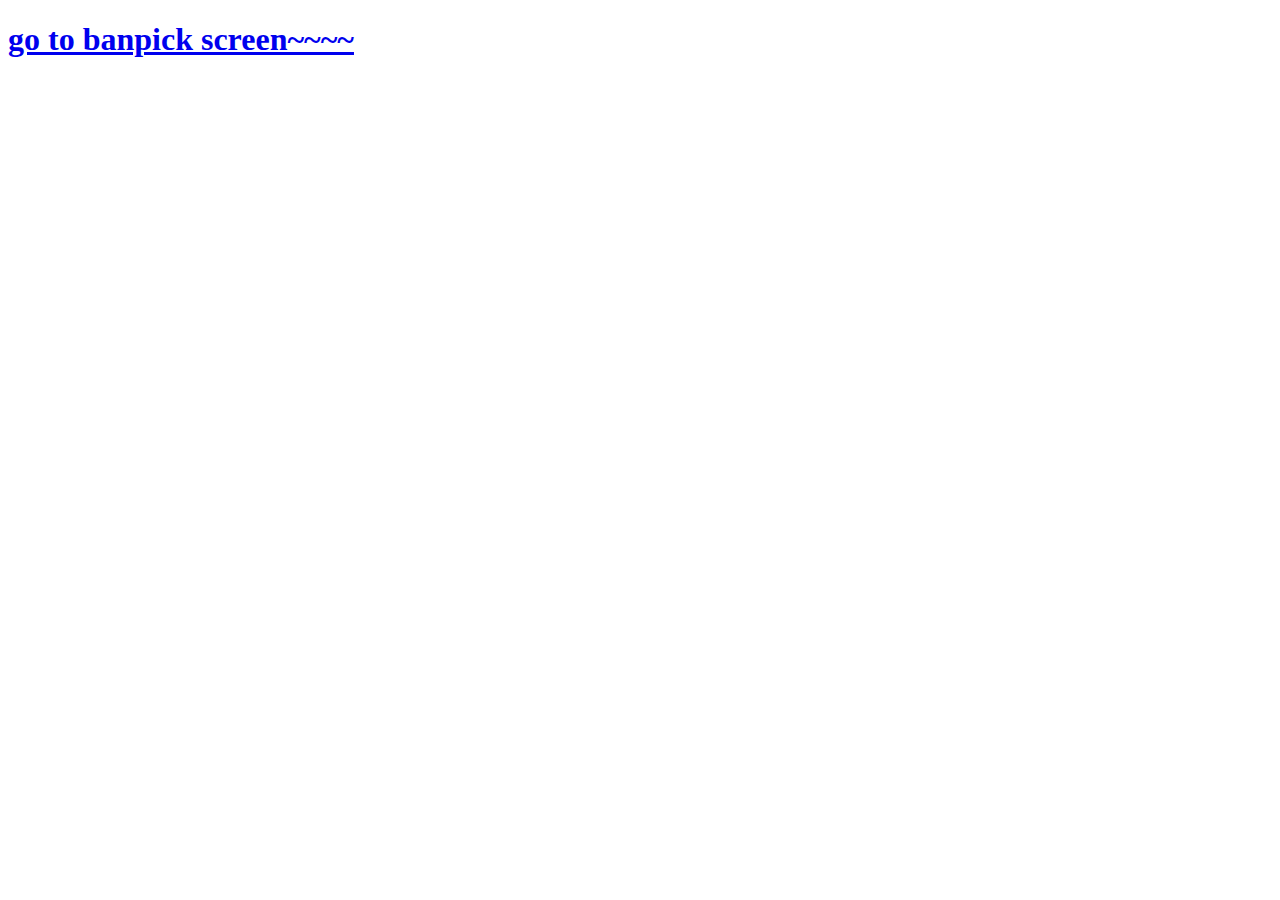
==== index.html @ 487bfe23 "Add index.html" ====
<!DOCTYPE html>
<html lang="en">
	<head>
		<meta charset="UTF-8" />
		<meta name="viewport" content="width=device-width, initial-scale=1.0" />
		<title>LOL Banpick Simulation & Banpick Score</title>
	</head>
	<body>
		<a href="banpick-rank.html">
			<h1>go to banpick screen~~~~</h1>
		</a>
	</body>
</html>
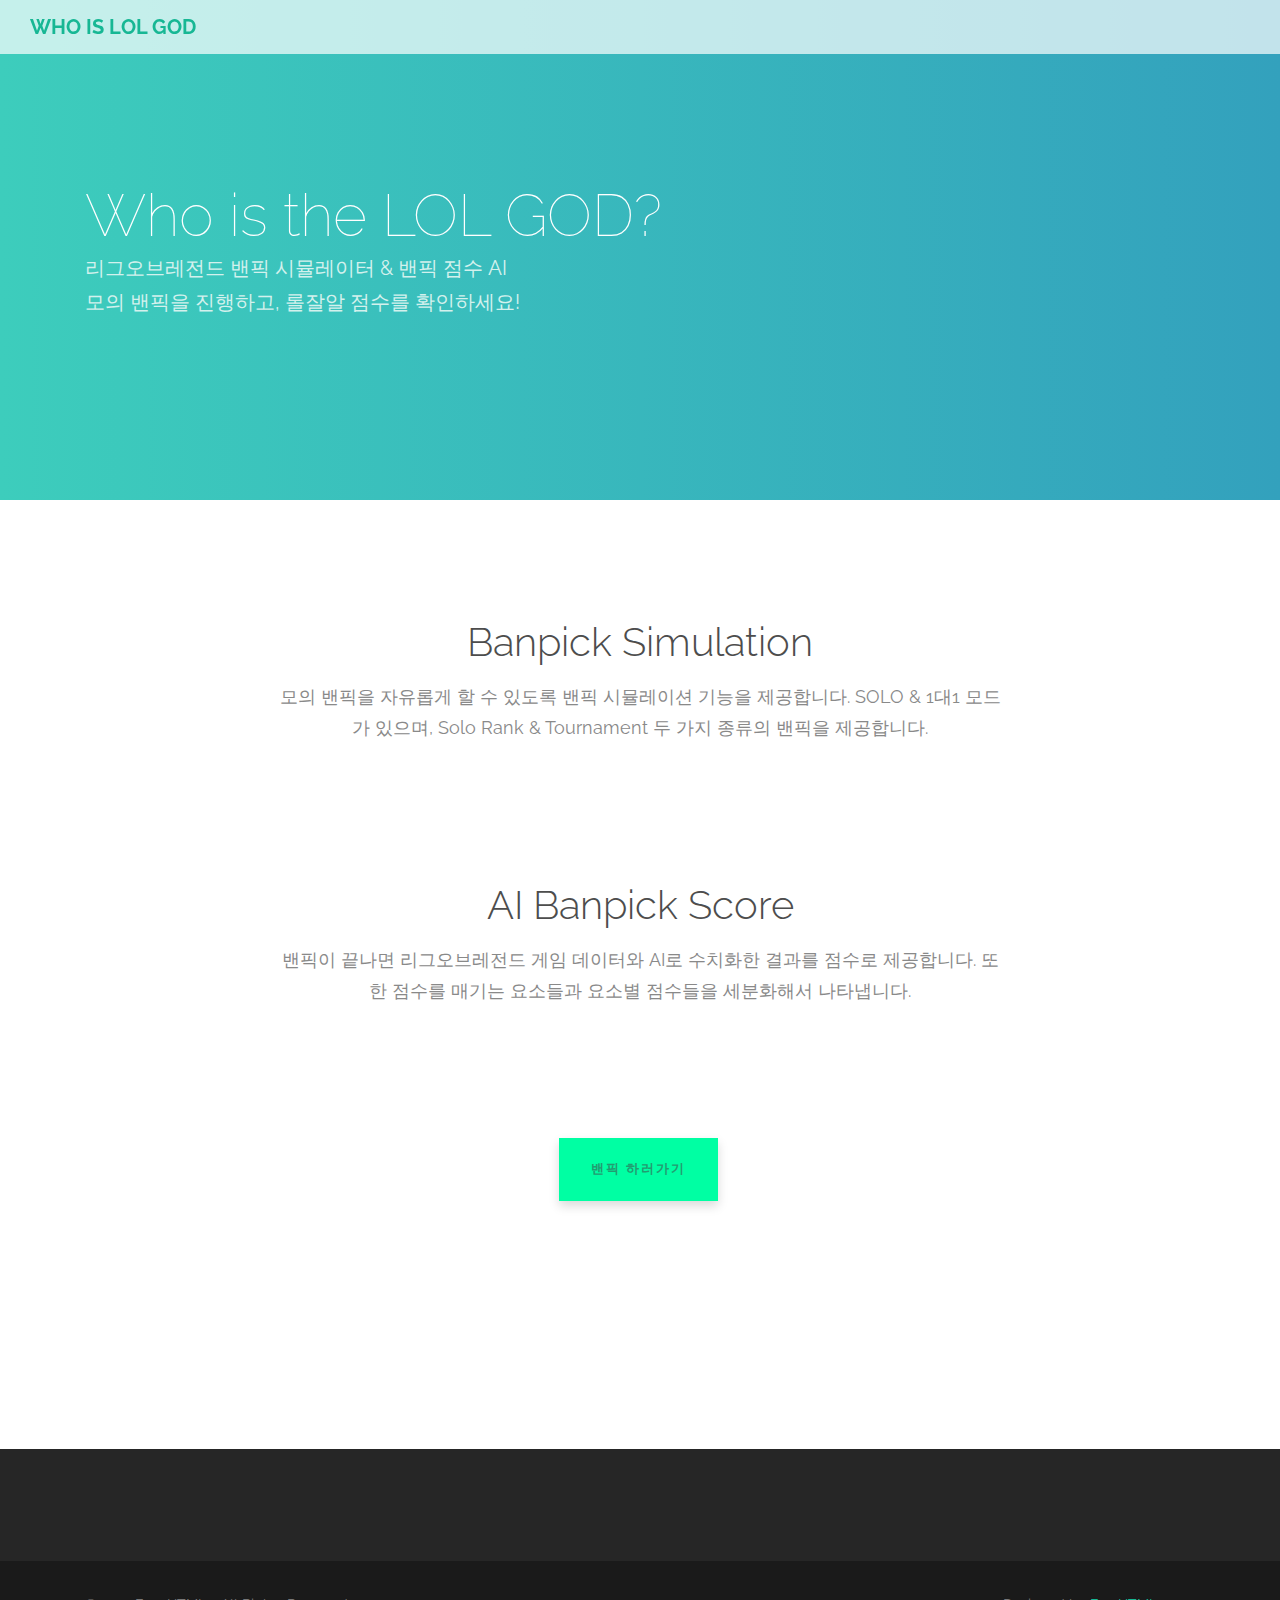
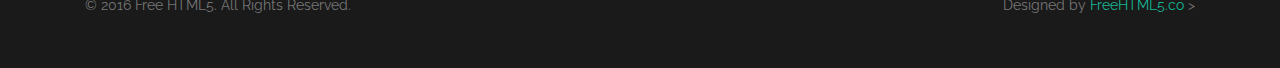
==== commit e8c8e3ec: "Add template folder, index.html : Demo Version of Home Screen." ====
--- a/index.html
+++ b/index.html
@@ -1,13 +1,133 @@
 <!DOCTYPE html>
-<html lang="en">
+
+<html>
 	<head>
-		<meta charset="UTF-8" />
-		<meta name="viewport" content="width=device-width, initial-scale=1.0" />
-		<title>LOL Banpick Simulation & Banpick Score</title>
+		<meta charset="utf-8" />
+		<meta http-equiv="X-UA-Compatible" content="IE=edge" />
+		<title>Who is the LOL GOD? &mdash; Banpick Simulate & Banpick Score</title>
+		<meta name="viewport" content="width=device-width, initial-scale=1" />
+
+		<link href="https://fonts.googleapis.com/css?family=Raleway:100,300,400,700" rel="stylesheet" />
+
+		<!-- Animate.css -->
+		<link rel="stylesheet" href="template/css/animate.css" />
+
+		<!-- Bootstrap  -->
+		<link rel="stylesheet" href="template/css/bootstrap.css" />
+
+		<!-- Theme style  -->
+		<link rel="stylesheet" href="template/css/style.css" />
+
+		<!-- Modernizr JS -->
+		<script src="js/modernizr-2.6.2.min.js"></script>
+		<!-- FOR IE9 below -->
+		<!--[if lt IE 9]>
+			<script src="js/respond.min.js"></script>
+		<![endif]-->
 	</head>
 	<body>
-		<a href="banpick-rank.html">
-			<h1>go to banpick screen~~~~</h1>
-		</a>
+		<div class="gtco-loader"></div>
+
+		<div id="page">
+			<nav class="gtco-nav" role="navigation">
+					<div class="row">
+						<div class="col-sm-2 col-xs-12">
+							<div id="gtco-logo">
+								<a href="index.html"><span>Who IS LOL GOD</span></a>
+							</div>
+						</div>
+					</div>
+			</nav>
+
+			<header id="gtco-header" class="gtco-cover gtco-cover-xs gtco-inner" role="banner">
+				<div class="gtco-container">
+					<div class="row">
+						<div class="col-md-12 col-md-offset-0 text-left">
+							<div class="display-t">
+								<div class="display-tc">
+									<div class="row">
+										<div class="col-md-8 animate-box">
+											<h1 class="no-margin">Who is the LOL GOD?</h1>
+											<p>리그오브레전드 밴픽 시뮬레이터 & 밴픽 점수 AI</p>
+											<p>모의 밴픽을 진행하고, 롤잘알 점수를 확인하세요!</p>
+										</div>
+									</div>
+								</div>
+							</div>
+						</div>
+					</div>
+				</div>
+			</header>
+			<!-- END #gtco-header -->
+
+			<div class="gtco-services gtco-section">
+				<div class="gtco-container">
+					<div class="row row-pb-sm">
+						<div class="col-md-8 col-md-offset-2 gtco-heading text-center">
+							<h2>Banpick Simulation</h2>
+							<p>
+								모의 밴픽을 자유롭게 할 수 있도록 밴픽 시뮬레이션 기능을 제공합니다. SOLO & 1대1 모드가 있으며, Solo
+								Rank & Tournament 두 가지 종류의 밴픽을 제공합니다.
+							</p>
+						</div>
+					</div>
+					<div class="row row-pb-sm">
+						<div class="col-md-8 col-md-offset-2 gtco-heading text-center">
+							<h2>AI Banpick Score</h2>
+							<p>밴픽이 끝나면 리그오브레전드 게임 데이터와 AI로 수치화한 결과를 점수로 제공합니다. 또한 점수를 매기는 요소들과 요소별 점수들을 세분화해서 나타냅니다.</p>
+						</div>
+					</div>
+
+					<div class="row row-pb-sm">
+						<div class="col-md-8 col-md-offset-2 gtco-heading text-center">
+							<p><a href="banpick-rank.html" class="btn btn-special">밴픽 하러가기</a></p>
+						</div>
+					</div>
+				</div>
+			</div>
+			<!-- END .gtco-services -->
+
+
+
+			<!-- END .gtco-products -->
+
+			
+				
+			<footer id="gtco-footer" class="gtco-section" role="contentinfo">
+				<div class="gtco-copyright">
+					<div class="gtco-container">
+						<div class="row">
+							<div class="col-md-6 text-left">
+								<p><small>&copy; 2016 Free HTML5. All Rights Reserved. </small></p>
+							</div>
+							<div class="col-md-6 text-right">
+								<p>
+									<small
+										>Designed by <a href="http://freehtml5.co/" target="_blank">FreeHTML5.co</a> 
+									>
+								</p>
+							</div>
+						</div>
+					</div>
+				</div>
+			</footer>
+		
+		
+
+		<!-- jQuery -->
+		<script src="template/js/jquery.min.js"></script>
+		<!-- jQuery Easing -->
+		<script src="template/js/jquery.easing.1.3.js"></script>
+		<!-- Bootstrap -->
+		<script src="template/js/bootstrap.min.js"></script>
+		<!-- Waypoints -->
+		<script src="template/js/jquery.waypoints.min.js"></script>
+		<!-- Carousel -->
+		<script src="template/js/owl.carousel.min.js"></script>
+		<!-- Magnific Popup -->
+		<script src="template/js/jquery.magnific-popup.min.js"></script>
+		<script src="template/js/magnific-popup-options.js"></script> 
+		<!-- Main -->
+		<script src="template/js/main.js"></script>
 	</body>
 </html>
--- a/template/css/style.css
+++ b/template/css/style.css
@@ -0,0 +1,1798 @@
+@font-face {
+	font-family: 'icomoon';
+	src: url('../fonts/icomoon/icomoon.eot?srf3rx');
+	src: url('../fonts/icomoon/icomoon.eot?srf3rx#iefix') format('embedded-opentype'),
+		url('../fonts/icomoon/icomoon.ttf?srf3rx') format('truetype'),
+		url('../fonts/icomoon/icomoon.woff?srf3rx') format('woff'),
+		url('../fonts/icomoon/icomoon.svg?srf3rx#icomoon') format('svg');
+	font-weight: normal;
+	font-style: normal;
+}
+/* =======================================================
+*
+* 	Template Style 
+*
+* ======================================================= */
+body {
+	font-family: 'Raleway', Arial, sans-serif;
+	font-weight: 400;
+	font-size: 16px;
+	line-height: 1.7;
+	color: #777;
+	background: #fff;
+}
+
+#page {
+	position: relative;
+	overflow-x: hidden;
+	width: 100%;
+	height: 100%;
+	-webkit-transition: 0.5s;
+	-o-transition: 0.5s;
+	transition: 0.5s;
+}
+
+a {
+	color: #17b794;
+	-webkit-transition: 0.5s;
+	-o-transition: 0.5s;
+	transition: 0.5s;
+}
+a:hover,
+a:active,
+a:focus {
+	color: #17b794;
+	outline: none;
+	text-decoration: none;
+}
+
+p {
+	margin-bottom: 20px;
+}
+
+h1,
+h2,
+h3,
+h4,
+h5,
+h6,
+figure {
+	color: #000;
+	font-family: 'Raleway', Arial, sans-serif;
+	font-weight: 400;
+	margin: 0 0 20px 0;
+}
+
+::-webkit-selection {
+	color: #fff;
+	background: #17b794;
+}
+
+::-moz-selection {
+	color: #fff;
+	background: #17b794;
+}
+
+::selection {
+	color: #fff;
+	background: #17b794;
+}
+
+.gtco-container {
+	max-width: 1140px;
+	position: relative;
+	margin: 0 auto;
+	padding-left: 15px;
+	padding-right: 15px;
+}
+
+.gtco-nav {
+	position: fixed;
+	top: 0;
+	margin: 0;
+	padding: 0;
+	width: 100%;
+	padding: 10px 0;
+	z-index: 1001;
+	background: rgba(255, 255, 255, 0.7);
+}
+@media screen and (max-width: 768px) {
+	.gtco-nav {
+		padding: 10px 0;
+	}
+}
+.gtco-nav #gtco-logo {
+	display: flex;
+	width: 100vw;
+	font-size: 20px;
+	margin: 0;
+	padding-left: 30px;
+	text-transform: uppercase;
+	font-weight: bold;
+}
+.gtco-nav #gtco-logo em {
+	color: #17b794;
+}
+
+@media screen and (max-width: 768px) {
+	.gtco-nav .menu-1,
+	.gtco-nav .menu-2 {
+		display: none;
+	}
+}
+
+@media screen and (max-width: 480px) {
+	#gtco-header .text-left {
+		text-align: center !important;
+	}
+}
+@media screen and (max-width: 480px) {
+	#gtco-header .btn {
+		display: block;
+		width: 100%;
+	}
+}
+
+#gtco-header,
+#gtco-counter,
+.gtco-bg {
+	background-size: cover;
+	background-position: top center;
+	background-repeat: no-repeat;
+	position: relative;
+}
+
+.gtco-bg {
+	background-position: center center;
+	width: 100%;
+	float: left;
+	position: relative;
+}
+
+.gtco-cover {
+	height: 900px;
+	background-size: cover;
+	background-position: center center;
+	background-repeat: no-repeat;
+	position: relative;
+	float: left;
+	width: 100%;
+}
+.gtco-cover.gtco-inner h1 {
+	margin-bottom: 0 !important;
+}
+.gtco-cover a {
+	color: #17b794;
+}
+.gtco-cover a:hover {
+	color: white;
+}
+.gtco-cover .overlay {
+	z-index: 1;
+	position: absolute;
+	bottom: 0;
+	top: 0;
+	left: 0;
+	right: 0;
+	background: rgba(29, 43, 83, 0.89);
+}
+.gtco-cover > .gtco-container {
+	position: relative;
+	z-index: 10;
+}
+@media screen and (max-width: 768px) {
+	.gtco-cover {
+		height: 600px;
+		height: inherit !important;
+		padding: 3em 0;
+	}
+}
+.gtco-cover .display-t,
+.gtco-cover .display-tc {
+	height: 900px;
+	display: table;
+	width: 100%;
+}
+@media screen and (max-width: 768px) {
+	.gtco-cover .display-t,
+	.gtco-cover .display-tc {
+		height: 600px;
+		height: inherit !important;
+		padding: 3em 0;
+	}
+}
+.gtco-cover.gtco-cover-sm {
+	height: 600px;
+}
+@media screen and (max-width: 768px) {
+	.gtco-cover.gtco-cover-sm {
+		height: 400px;
+		height: inherit !important;
+	}
+}
+.gtco-cover.gtco-cover-sm .display-t,
+.gtco-cover.gtco-cover-sm .display-tc {
+	height: 600px;
+	display: table;
+	width: 100%;
+}
+@media screen and (max-width: 768px) {
+	.gtco-cover.gtco-cover-sm .display-t,
+	.gtco-cover.gtco-cover-sm .display-tc {
+		height: 500px;
+		height: inherit !important;
+		padding: 3em 0;
+	}
+}
+.gtco-cover.gtco-cover-xs {
+	height: 500px;
+}
+@media screen and (max-width: 768px) {
+	.gtco-cover.gtco-cover-xs {
+		height: inherit !important;
+		padding: 3em 0;
+	}
+}
+.gtco-cover.gtco-cover-xs .display-t,
+.gtco-cover.gtco-cover-xs .display-tc {
+	height: 500px;
+	display: table;
+	width: 100%;
+}
+@media screen and (max-width: 768px) {
+	.gtco-cover.gtco-cover-xs .display-t,
+	.gtco-cover.gtco-cover-xs .display-tc {
+		padding: 3em 0;
+		height: inherit !important;
+	}
+}
+
+.gtco-client {
+	float: left;
+	width: 100%;
+	padding: 3em 0;
+	background: #f6f6f6;
+}
+.gtco-client .client img {
+	margin-top: 10px;
+	display: -moz-inline-stack;
+	display: inline-block;
+	zoom: 1;
+	display: inline;
+}
+
+.gtco-services {
+	padding: 7em 0;
+}
+.gtco-services .service {
+	margin-left: 10px;
+	margin-right: 10px;
+	text-align: center;
+	padding: 2em;
+	margin-bottom: 30px;
+	position: relative;
+	background: #fff;
+	-webkit-box-shadow: 0px 22px 68px -9px rgba(0, 0, 0, 0.15);
+	-moz-box-shadow: 0px 22px 68px -9px rgba(0, 0, 0, 0.15);
+	box-shadow: 0px 22px 68px -9px rgba(0, 0, 0, 0.15);
+	bottom: 0;
+	-webkit-transition: 0.5s;
+	-o-transition: 0.5s;
+	transition: 0.5s;
+}
+@media screen and (max-width: 992px) {
+	.gtco-services .service {
+		margin-left: 0;
+		margin-right: 0;
+		margin-bottom: 20px;
+	}
+}
+.gtco-services .service h3 {
+	font-size: 18px;
+	color: #000;
+	text-align: left;
+	position: relative;
+	padding-left: 30px;
+}
+.gtco-services .service h3 i {
+	position: absolute;
+	left: 0;
+	top: -0.1em;
+	color: #17b794;
+	font-size: 22px !important;
+}
+.gtco-services .service p {
+	text-align: left;
+	color: #898989;
+	font-size: 15px;
+}
+.gtco-services .service p:last-child {
+	margin-bottom: 0;
+}
+.gtco-services .service.changed {
+	bottom: -7em;
+}
+@media screen and (max-width: 768px) {
+	.gtco-services .service.changed {
+		bottom: 0;
+	}
+}
+
+.gtco-products .one-row,
+.gtco-products .two-row {
+	width: 100%;
+	display: block;
+	margin-bottom: 30px;
+}
+.gtco-products .two-row {
+	height: 239px;
+}
+.gtco-products .one-row {
+	height: 508px;
+}
+.gtco-products .gtco-item {
+	position: relative;
+}
+.gtco-products .gtco-item .overlay {
+	position: absolute;
+	top: 0;
+	left: 0;
+	right: 0;
+	bottom: 0;
+	z-index: 10;
+	opacity: 0;
+	visibility: hidden;
+	-webkit-transition: 0.5s;
+	-o-transition: 0.5s;
+	transition: 0.5s;
+}
+.gtco-products .gtco-item .overlay i {
+	position: absolute;
+	top: 10px;
+	right: 10px;
+	font-size: 16px;
+	z-index: 14;
+	color: #fff;
+}
+.gtco-products .gtco-item .overlay .copy {
+	bottom: -20px;
+	position: absolute;
+	left: 0;
+	padding: 20px;
+	z-index: 12;
+	opacity: 0;
+	visibility: hidden;
+	-webkit-transition: 0.3s;
+	-o-transition: 0.3s;
+	transition: 0.3s;
+}
+.gtco-products .gtco-item .overlay .copy h3 {
+	color: #fff;
+	margin: 0 0 10px 0;
+	padding: 0;
+	font-size: 18px;
+	font-weight: 400;
+}
+.gtco-products .gtco-item .overlay .copy p {
+	color: rgba(255, 255, 255, 0.8);
+	font-size: 14px;
+}
+.gtco-products .gtco-item .overlay .copy p:last-child {
+	margin-bottom: 0;
+}
+.gtco-products .gtco-item .overlay:before {
+	z-index: 7;
+	content: '';
+	position: absolute;
+	top: 0;
+	left: 0;
+	right: 0;
+	bottom: 0;
+	opacity: 0.8;
+	background: #3dcdbc;
+	background: -moz-linear-gradient(left, #3dcdbc 0%, #33a1bd 100%);
+	background: -webkit-gradient(left top, right top, color-stop(0%, #3dcdbc), color-stop(100%, #33a1bd));
+	background: -webkit-linear-gradient(left, #3dcdbc 0%, #33a1bd 100%);
+	background: -o-linear-gradient(left, #3dcdbc 0%, #33a1bd 100%);
+	background: -ms-linear-gradient(left, #3dcdbc 0%, #33a1bd 100%);
+	background: linear-gradient(to right, #3dcdbc 0%, #33a1bd 100%);
+	filter: progid:DXImageTransform.Microsoft.gradient( startColorstr='#3dcdbc', endColorstr='#33a1bd', GradientType=1 );
+}
+.gtco-products .gtco-item:hover .overlay {
+	opacity: 1;
+	visibility: visible;
+}
+.gtco-products .gtco-item:hover .overlay .copy {
+	bottom: 0;
+	opacity: 1;
+	visibility: visible;
+}
+
+.gtco-testimonial .gtco-testimony {
+	float: left;
+	width: 100%;
+	margin-bottom: 30px;
+}
+.gtco-testimonial .gtco-left > div {
+	display: table-cell;
+	float: left;
+	width: 80px;
+}
+.gtco-testimonial .gtco-left > div img {
+	-webkit-border-radius: 50%;
+	-moz-border-radius: 50%;
+	-ms-border-radius: 50%;
+	border-radius: 50%;
+	max-width: 100% !important;
+}
+.gtco-testimonial .gtco-left > blockquote {
+	padding-left: 20px;
+	display: table-cell;
+	border-left: none;
+	margin: 0;
+	padding: 0 0 0 30px;
+}
+.gtco-testimonial .gtco-left > blockquote p {
+	font-style: 16px;
+	font-style: italic;
+}
+.gtco-testimonial .gtco-left > blockquote .author {
+	color: #666666;
+	display: block;
+	margin-top: 20px;
+	font-size: 12px;
+	font-weight: 700;
+}
+
+#gtco-footer {
+	background: #262626;
+	padding: 7em 0 0 0 !important;
+	margin-bottom: 0 !important;
+	width: 100%;
+	float: left;
+}
+#gtco-footer a:hover {
+	color: #fff !important;
+}
+#gtco-footer .gtco-cta {
+	margin-bottom: 30px;
+}
+#gtco-footer .gtco-cta h3 {
+	color: #fff;
+	font-size: 30px;
+	font-weight: 300;
+}
+#gtco-footer .gtco-cta .btn-white {
+	padding: 15px 20px !important;
+}
+#gtco-footer .gtco-cta .btn-white.btn-outline:hover {
+	color: #000 !important;
+}
+#gtco-footer .gtco-footer-paragraph h3 {
+	color: #fff;
+	margin-bottom: 10px;
+}
+#gtco-footer .gtco-footer-link {
+	padding-left: 30px;
+}
+@media screen and (max-width: 768px) {
+	#gtco-footer .gtco-footer-link {
+		padding-left: 15px;
+	}
+}
+#gtco-footer .gtco-footer-link .gtco-list-link {
+	padding: 0;
+	margin: 0;
+}
+#gtco-footer .gtco-footer-link .gtco-list-link li {
+	padding: 0;
+	margin: 0;
+	list-style: none;
+}
+#gtco-footer .gtco-footer-link .gtco-list-link li a {
+	text-transform: uppercase;
+	font-size: 13px !important;
+}
+#gtco-footer .gtco-footer-subscribe {
+	padding-left: 30px;
+}
+@media screen and (max-width: 768px) {
+	#gtco-footer .gtco-footer-subscribe {
+		padding-left: 15px;
+	}
+}
+#gtco-footer .gtco-footer-subscribe .form-control {
+	background: #fff !important;
+	border: none !important;
+}
+#gtco-footer .gtco-footer-subscribe .btn {
+	margin-top: 4px;
+	-webkit-border-radius: 4px;
+	-moz-border-radius: 4px;
+	-ms-border-radius: 4px;
+	border-radius: 4px;
+	height: 54px !important;
+	line-height: 1.5;
+	padding-top: 10px;
+	padding-bottom: 10px;
+	padding-left: 10px !important;
+	padding-right: 10px !important;
+}
+#gtco-footer .gtco-copyright {
+	background: #1a1a1a;
+	padding: 30px 0;
+	float: left;
+	width: 100%;
+}
+#gtco-footer .gtco-copyright p:last-child {
+	margin-bottom: 0;
+}
+
+.bg-img {
+	background-position: center center;
+	background-size: cover;
+	background-repeat: no-repeat;
+}
+
+.gtco-staff,
+.gtco-item {
+	margin-bottom: 4em;
+	float: left;
+	width: 100%;
+	display: block;
+}
+@media screen and (max-width: 768px) {
+	.gtco-staff,
+	.gtco-item {
+		margin-bottom: 3em;
+	}
+}
+.gtco-staff img,
+.gtco-item img {
+	margin-bottom: 40px !important;
+}
+.gtco-staff h2,
+.gtco-item h2 {
+	font-size: 24px;
+	margin-bottom: 5px;
+}
+.gtco-staff p,
+.gtco-item p {
+	margin-bottom: 30px;
+	color: #777;
+}
+.gtco-staff .role,
+.gtco-item .role {
+	color: #bfbfbf;
+	margin-bottom: 20px;
+	font-weight: normal;
+	display: block;
+}
+.gtco-staff .fh5co-social,
+.gtco-item .fh5co-social {
+	padding: 0;
+	margin: 0;
+}
+.gtco-staff .fh5co-social li,
+.gtco-item .fh5co-social li {
+	padding: 0;
+	margin: 0 10px 0 0;
+	list-style: none;
+	display: -moz-inline-stack;
+	display: inline-block;
+	zoom: 1;
+	display: inline;
+}
+.gtco-staff .fh5co-social li a,
+.gtco-item .fh5co-social li a {
+	font-size: 20px;
+	color: #17b794;
+}
+.gtco-staff .fh5co-social li a:hover,
+.gtco-item .fh5co-social li a:hover {
+	color: #000;
+}
+
+.gtco-social-icons {
+	margin: 0;
+	padding: 0;
+}
+.gtco-social-icons li {
+	margin: 0;
+	padding: 0;
+	list-style: none;
+	display: -moz-inline-stack;
+	display: inline-block;
+	zoom: 1;
+	display: inline;
+}
+.gtco-social-icons li a {
+	display: -moz-inline-stack;
+	display: inline-block;
+	zoom: 1;
+	display: inline;
+	color: #17b794;
+	padding-left: 10px;
+	padding-right: 10px;
+}
+.gtco-social-icons li a i {
+	font-size: 20px;
+}
+
+.gtco-contact-info {
+	margin-bottom: 30px;
+	float: left;
+	width: 100%;
+	position: relative;
+}
+.gtco-contact-info ul {
+	padding: 0;
+	margin: 0;
+}
+.gtco-contact-info ul li {
+	padding: 0 0 0 50px;
+	margin: 0 0 30px 0;
+	list-style: none;
+	position: relative;
+}
+.gtco-contact-info ul li:before {
+	color: #cccccc;
+	position: absolute;
+	left: 0;
+	top: 0.05em;
+	font-family: 'icomoon';
+	speak: none;
+	font-style: normal;
+	font-weight: normal;
+	font-variant: normal;
+	text-transform: none;
+	line-height: 1;
+	/* Better Font Rendering =========== */
+	-webkit-font-smoothing: antialiased;
+	-moz-osx-font-smoothing: grayscale;
+}
+.gtco-contact-info ul li.address:before {
+	font-size: 30px;
+	content: '\e9d1';
+}
+.gtco-contact-info ul li.phone:before {
+	font-size: 23px;
+	content: '\e9f4';
+}
+.gtco-contact-info ul li.email:before {
+	font-size: 23px;
+	content: '\e9da';
+}
+.gtco-contact-info ul li.url:before {
+	font-size: 23px;
+	content: '\e9af';
+}
+
+#map {
+	width: 100%;
+	height: 500px;
+	position: relative;
+}
+@media screen and (max-width: 768px) {
+	#map {
+		height: 200px;
+	}
+}
+
+form label {
+	font-weight: normal !important;
+}
+
+#gtco-header {
+	background: #3dcdbc;
+	background: -moz-linear-gradient(left, #3dcdbc 0%, #33a1bd 100%);
+	background: -webkit-gradient(left top, right top, color-stop(0%, #3dcdbc), color-stop(100%, #33a1bd));
+	background: -webkit-linear-gradient(left, #3dcdbc 0%, #33a1bd 100%);
+	background: -o-linear-gradient(left, #3dcdbc 0%, #33a1bd 100%);
+	background: -ms-linear-gradient(left, #3dcdbc 0%, #33a1bd 100%);
+	background: linear-gradient(to right, #3dcdbc 0%, #33a1bd 100%);
+	filter: progid:DXImageTransform.Microsoft.gradient( startColorstr='#3dcdbc', endColorstr='#33a1bd', GradientType=1 );
+}
+#gtco-header p {
+	color: #d3f1ed;
+	font-size: 20px;
+	margin-bottom: 0px !important;
+}
+#gtco-header h1 {
+	font-size: 50px;
+	line-height: 1.2 !important;
+	margin-bottom: 30px !important;
+	color: #d3f1ed;
+	font-weight: 100;
+}
+@media screen and (max-width: 768px) {
+	#gtco-header h1 {
+		line-height: 1.2 !important;
+	}
+}
+#gtco-header h1.no-margin {
+	margin-bottom: 0 !important;
+}
+#gtco-header .copy {
+	margin-top: 0em;
+}
+#gtco-header .btn {
+	color: #34a7bd !important;
+	text-shadow: none !important;
+}
+#gtco-header .header-img {
+	margin-bottom: 30px;
+}
+
+#gtco-header .display-tc,
+#gtco-counter .display-tc,
+.gtco-cover .display-tc {
+	display: table-cell !important;
+	vertical-align: middle;
+}
+#gtco-header .display-tc h1,
+#gtco-header .display-tc h2,
+#gtco-counter .display-tc h1,
+#gtco-counter .display-tc h2,
+.gtco-cover .display-tc h1,
+.gtco-cover .display-tc h2 {
+	margin: 0;
+	padding: 0;
+	color: white;
+}
+#gtco-header .display-tc h1,
+#gtco-counter .display-tc h1,
+.gtco-cover .display-tc h1 {
+	margin-bottom: 0px;
+	font-size: 59px;
+	line-height: 1.5;
+}
+@media screen and (max-width: 768px) {
+	#gtco-header .display-tc h1,
+	#gtco-counter .display-tc h1,
+	.gtco-cover .display-tc h1 {
+		font-size: 34px;
+		line-height: 1.2;
+		margin-bottom: 10px;
+	}
+}
+#gtco-header .display-tc h2,
+#gtco-counter .display-tc h2,
+.gtco-cover .display-tc h2 {
+	font-size: 22px;
+	line-height: 1.5;
+	margin-bottom: 30px;
+}
+
+#gtco-counter {
+	text-align: center;
+}
+#gtco-counter .counter {
+	font-size: 50px;
+	margin-bottom: 10px;
+	color: #17b794;
+	font-weight: 100;
+	display: block;
+}
+#gtco-counter .counter-label {
+	margin-bottom: 0;
+	text-transform: uppercase;
+	color: rgba(0, 0, 0, 0.5);
+	letter-spacing: 0.1em;
+}
+@media screen and (max-width: 768px) {
+	#gtco-counter .feature-center {
+		margin-bottom: 50px;
+	}
+}
+#gtco-counter .icon {
+	width: 70px;
+	height: 70px;
+	text-align: center;
+	margin-bottom: 20px;
+	background: none !important;
+	border: none !important;
+}
+#gtco-counter .icon i {
+	height: 70px;
+}
+#gtco-counter .icon i:before {
+	color: #cccccc;
+	display: block;
+	text-align: center;
+	margin-left: 3px;
+}
+
+.gtco-section {
+	padding: 7em 0;
+	clear: both;
+	position: relative;
+}
+@media screen and (max-width: 768px) {
+	.gtco-section {
+		padding: 3em 0;
+	}
+}
+.gtco-section.border-bottom {
+	border-bottom: 1px solid #d9d9d9;
+}
+.gtco-section.gtco-gray {
+	background: #f6f6f6;
+}
+
+.gtco-heading {
+	margin-bottom: 5em;
+}
+.gtco-heading.gtco-heading-sm {
+	margin-bottom: 2em;
+}
+.gtco-heading h2 {
+	font-size: 40px;
+	margin-bottom: 10px;
+	line-height: 1.5;
+	color: #4d4d4d;
+	font-weight: 300;
+}
+.gtco-heading p {
+	font-size: 18px;
+	line-height: 1.7;
+	color: #898989;
+}
+
+#gtco-offcanvas {
+	position: absolute;
+	z-index: 1901;
+	width: 270px;
+	background: black;
+	top: 0;
+	right: 0;
+	top: 0;
+	bottom: 0;
+	padding: 45px 40px 40px 40px;
+	overflow-y: auto;
+	display: none;
+	-moz-transform: translateX(270px);
+	-webkit-transform: translateX(270px);
+	-ms-transform: translateX(270px);
+	-o-transform: translateX(270px);
+	transform: translateX(270px);
+	-webkit-transition: 0.5s;
+	-o-transition: 0.5s;
+	transition: 0.5s;
+}
+@media screen and (max-width: 768px) {
+	#gtco-offcanvas {
+		display: block;
+	}
+}
+.offcanvas #gtco-offcanvas {
+	-moz-transform: translateX(0px);
+	-webkit-transform: translateX(0px);
+	-ms-transform: translateX(0px);
+	-o-transform: translateX(0px);
+	transform: translateX(0px);
+}
+#gtco-offcanvas a {
+	color: rgba(255, 255, 255, 0.5);
+}
+#gtco-offcanvas a:hover {
+	color: rgba(255, 255, 255, 0.8);
+}
+#gtco-offcanvas ul {
+	padding: 0;
+	margin: 0;
+}
+#gtco-offcanvas ul li {
+	padding: 0;
+	margin: 0;
+	list-style: none;
+}
+#gtco-offcanvas ul li > ul {
+	padding-left: 20px;
+	display: none;
+}
+#gtco-offcanvas ul li.offcanvas-has-dropdown > a {
+	display: block;
+	position: relative;
+}
+#gtco-offcanvas ul li.offcanvas-has-dropdown > a:after {
+	position: absolute;
+	right: 0px;
+	font-family: 'icomoon';
+	speak: none;
+	font-style: normal;
+	font-weight: normal;
+	font-variant: normal;
+	text-transform: none;
+	line-height: 1;
+	/* Better Font Rendering =========== */
+	-webkit-font-smoothing: antialiased;
+	-moz-osx-font-smoothing: grayscale;
+	content: '\e921';
+	font-size: 20px;
+	color: rgba(255, 255, 255, 0.2);
+	-webkit-transition: 0.5s;
+	-o-transition: 0.5s;
+	transition: 0.5s;
+}
+#gtco-offcanvas ul li.offcanvas-has-dropdown.active a:after {
+	-webkit-transform: rotate(-180deg);
+	-moz-transform: rotate(-180deg);
+	-ms-transform: rotate(-180deg);
+	-o-transform: rotate(-180deg);
+	transform: rotate(-180deg);
+}
+
+.uppercase {
+	font-size: 14px;
+	color: #000;
+	margin-bottom: 10px;
+	font-weight: 700;
+	text-transform: uppercase;
+}
+
+.gototop {
+	position: fixed;
+	bottom: 20px;
+	right: 20px;
+	z-index: 999;
+	opacity: 0;
+	visibility: hidden;
+	-webkit-transition: 0.5s;
+	-o-transition: 0.5s;
+	transition: 0.5s;
+}
+.gototop.active {
+	opacity: 1;
+	visibility: visible;
+}
+.gototop a {
+	width: 50px;
+	height: 50px;
+	display: table;
+	background: rgba(0, 0, 0, 0.5);
+	color: #fff;
+	text-align: center;
+	-webkit-border-radius: 4px;
+	-moz-border-radius: 4px;
+	-ms-border-radius: 4px;
+	border-radius: 4px;
+}
+.gototop a i {
+	height: 50px;
+	display: table-cell;
+	vertical-align: middle;
+}
+.gototop a:hover,
+.gototop a:active,
+.gototop a:focus {
+	text-decoration: none;
+	outline: none;
+}
+
+.gtco-nav-toggle {
+	width: 25px;
+	height: 25px;
+	cursor: pointer;
+	text-decoration: none;
+}
+.gtco-nav-toggle.active i::before,
+.gtco-nav-toggle.active i::after {
+	background: #444;
+}
+.gtco-nav-toggle:hover,
+.gtco-nav-toggle:focus,
+.gtco-nav-toggle:active {
+	outline: none;
+	border-bottom: none !important;
+}
+.gtco-nav-toggle i {
+	position: relative;
+	display: inline-block;
+	width: 25px;
+	height: 2px;
+	color: #252525;
+	font: bold 14px/0.4 Helvetica;
+	text-transform: uppercase;
+	text-indent: -55px;
+	background: #252525;
+	transition: all 0.2s ease-out;
+}
+.gtco-nav-toggle i::before,
+.gtco-nav-toggle i::after {
+	content: '';
+	width: 25px;
+	height: 2px;
+	background: #252525;
+	position: absolute;
+	left: 0;
+	transition: all 0.2s ease-out;
+}
+.gtco-nav-toggle.gtco-nav-white > i {
+	color: #fff;
+	background: #fff;
+}
+.gtco-nav-toggle.gtco-nav-white > i::before,
+.gtco-nav-toggle.gtco-nav-white > i::after {
+	background: #fff;
+}
+
+.gtco-nav-toggle i::before {
+	top: -7px;
+}
+
+.gtco-nav-toggle i::after {
+	bottom: -7px;
+}
+
+.gtco-nav-toggle:hover i::before {
+	top: -10px;
+}
+
+.gtco-nav-toggle:hover i::after {
+	bottom: -10px;
+}
+
+.gtco-nav-toggle.active i {
+	background: transparent;
+}
+
+.gtco-nav-toggle.active i::before {
+	top: 0;
+	-webkit-transform: rotateZ(45deg);
+	-moz-transform: rotateZ(45deg);
+	-ms-transform: rotateZ(45deg);
+	-o-transform: rotateZ(45deg);
+	transform: rotateZ(45deg);
+}
+
+.gtco-nav-toggle.active i::after {
+	bottom: 0;
+	-webkit-transform: rotateZ(-45deg);
+	-moz-transform: rotateZ(-45deg);
+	-ms-transform: rotateZ(-45deg);
+	-o-transform: rotateZ(-45deg);
+	transform: rotateZ(-45deg);
+}
+
+.gtco-nav-toggle {
+	position: absolute;
+	right: 0px;
+	top: 8px;
+	z-index: 21;
+	padding: 6px 0 0 0;
+	display: block;
+	margin: 0 auto;
+	display: none;
+	height: 44px;
+	width: 44px;
+	z-index: 2001;
+	border-bottom: none !important;
+}
+@media screen and (max-width: 768px) {
+	.gtco-nav-toggle {
+		display: block;
+	}
+}
+
+.btn {
+	margin-right: 4px;
+	margin-bottom: 4px;
+	font-family: 'Raleway', Arial, sans-serif;
+	font-size: 13px;
+	font-weight: 700 !important;
+	-webkit-border-radius: 0px;
+	-moz-border-radius: 0px;
+	-ms-border-radius: 0px;
+	border-radius: 0px;
+	letter-spacing: 2px;
+	-webkit-transition: 0.5s;
+	-o-transition: 0.5s;
+	transition: 0.5s;
+	padding: 20px 30px;
+	text-transform: uppercase;
+	text-shadow: none !important;
+	-webkit-box-shadow: 0px 5px 10px 0px rgba(0, 0, 0, 0.15);
+	-moz-box-shadow: 0px 5px 10px 0px rgba(0, 0, 0, 0.15);
+	box-shadow: 0px 5px 10px 0px rgba(0, 0, 0, 0.15);
+}
+.btn:hover,
+.btn:active,
+.btn:focus {
+	outline: none !important;
+	-webkit-box-shadow: 0px 10px 15px 0px rgba(0, 0, 0, 0.1);
+	-moz-box-shadow: 0px 10px 15px 0px rgba(0, 0, 0, 0.1);
+	box-shadow: 0px 10px 15px 0px rgba(0, 0, 0, 0.1);
+}
+
+.btn-primary {
+	background: #17b794;
+	color: #fff;
+	border: 2px solid #17b794 !important;
+}
+.btn-primary:hover,
+.btn-primary:focus,
+.btn-primary:active {
+	background: #1acea6 !important;
+	border-color: #1acea6 !important;
+}
+.btn-primary.btn-outline {
+	background: transparent;
+	color: #17b794;
+	border: 2px solid #17b794;
+}
+.btn-primary.btn-outline:hover,
+.btn-primary.btn-outline:focus,
+.btn-primary.btn-outline:active {
+	background: #17b794;
+	color: #fff;
+}
+
+.btn-success {
+	background: #5cb85c;
+	color: #fff;
+	border: 2px solid #5cb85c;
+}
+.btn-success:hover,
+.btn-success:focus,
+.btn-success:active {
+	background: #4cae4c !important;
+	border-color: #4cae4c !important;
+}
+.btn-success.btn-outline {
+	background: transparent;
+	color: #5cb85c;
+	border: 2px solid #5cb85c;
+}
+.btn-success.btn-outline:hover,
+.btn-success.btn-outline:focus,
+.btn-success.btn-outline:active {
+	background: #5cb85c;
+	color: #fff;
+}
+
+.btn-info {
+	background: #5bc0de;
+	color: #fff;
+	border: 2px solid #5bc0de;
+}
+.btn-info:hover,
+.btn-info:focus,
+.btn-info:active {
+	background: #46b8da !important;
+	border-color: #46b8da !important;
+}
+.btn-info.btn-outline {
+	background: transparent;
+	color: #5bc0de;
+	border: 2px solid #5bc0de;
+}
+.btn-info.btn-outline:hover,
+.btn-info.btn-outline:focus,
+.btn-info.btn-outline:active {
+	background: #5bc0de;
+	color: #fff;
+}
+
+.btn-warning {
+	background: #f0ad4e;
+	color: #fff;
+	border: 2px solid #f0ad4e;
+}
+.btn-warning:hover,
+.btn-warning:focus,
+.btn-warning:active {
+	background: #eea236 !important;
+	border-color: #eea236 !important;
+}
+.btn-warning.btn-outline {
+	background: transparent;
+	color: #f0ad4e;
+	border: 2px solid #f0ad4e;
+}
+.btn-warning.btn-outline:hover,
+.btn-warning.btn-outline:focus,
+.btn-warning.btn-outline:active {
+	background: #f0ad4e;
+	color: #fff;
+}
+
+.btn-danger {
+	background: #d9534f;
+	color: #fff;
+	border: 2px solid #d9534f;
+}
+.btn-danger:hover,
+.btn-danger:focus,
+.btn-danger:active {
+	background: #d43f3a !important;
+	border-color: #d43f3a !important;
+}
+.btn-danger.btn-outline {
+	background: transparent;
+	color: #d9534f;
+	border: 2px solid #d9534f;
+}
+.btn-danger.btn-outline:hover,
+.btn-danger.btn-outline:focus,
+.btn-danger.btn-outline:active {
+	background: #d9534f;
+	color: #fff;
+}
+
+.btn-white {
+	background: #fff;
+	color: #000;
+	border: 2px solid #fff;
+}
+.btn-white:hover,
+.btn-white:focus,
+.btn-white:active {
+	color: #000;
+	background: #fff;
+	border-color: #fff;
+}
+.btn-white.btn-outline {
+	color: #fff;
+	border: 2px solid #fff;
+}
+.btn-white.btn-outline:hover,
+.btn-white.btn-outline:focus,
+.btn-white.btn-outline:active {
+	background: #fff;
+	color: #000 !important;
+	border: 2px solid #fff;
+}
+
+.btn-special {
+	background: #00ffa3;
+	color: #239c71;
+	border: 2px solid #00ffa3;
+}
+.btn-special:hover,
+.btn-special:focus,
+.btn-special:active {
+	color: #239c71;
+	background: #00ffa3;
+	border-color: #00ffa3;
+}
+.btn-special.btn-outline {
+	color: #fff;
+	border: 2px solid #00ffa3;
+}
+.btn-special.btn-outline:hover,
+.btn-special.btn-outline:focus,
+.btn-special.btn-outline:active {
+	background: #fff;
+	color: #000;
+	border: 2px solid #00ffa3;
+}
+
+.btn-outline {
+	background: none;
+	border: 2px solid gray;
+	font-size: 16px;
+	-webkit-transition: 0.3s;
+	-o-transition: 0.3s;
+	transition: 0.3s;
+}
+.btn-outline:hover,
+.btn-outline:focus,
+.btn-outline:active {
+	box-shadow: none;
+}
+
+.btn.with-arrow {
+	position: relative;
+	-webkit-transition: 0.3s;
+	-o-transition: 0.3s;
+	transition: 0.3s;
+}
+.btn.with-arrow i {
+	visibility: hidden;
+	opacity: 0;
+	position: absolute;
+	right: 0px;
+	top: 50%;
+	margin-top: -8px;
+	-webkit-transition: 0.2s;
+	-o-transition: 0.2s;
+	transition: 0.2s;
+}
+.btn.with-arrow:hover {
+	padding-right: 50px;
+}
+.btn.with-arrow:hover i {
+	color: #fff;
+	right: 18px;
+	visibility: visible;
+	opacity: 1;
+}
+
+.form-control {
+	box-shadow: none;
+	background: transparent;
+	border: 2px solid rgba(0, 0, 0, 0.1);
+	height: 54px;
+	font-size: 18px;
+	font-weight: 300;
+}
+.form-control:active,
+.form-control:focus {
+	outline: none;
+	box-shadow: none;
+	border-color: #17b794;
+}
+
+.row-pb-md {
+	padding-bottom: 4em !important;
+}
+
+.row-pb-sm {
+	padding-bottom: 2em !important;
+}
+
+.gtco-loader {
+	position: fixed;
+	left: 0px;
+	top: 0px;
+	width: 100%;
+	height: 100%;
+	z-index: 9999;
+	background: url(../images/loader.gif) center no-repeat #fff;
+}
+
+.js .animate-box {
+	opacity: 0;
+}
+
+@media screen and (max-width: 768px) {
+	.gtco-nav .gtco-contact {
+		text-align: left !important;
+	}
+}
+.gtco-nav .gtco-contact ul {
+	padding: 0;
+	margin: 0 0 20px 0;
+}
+.gtco-nav .gtco-contact ul li {
+	padding: 0;
+	margin: 0;
+}
+.gtco-nav .gtco-contact ul li a {
+	font-size: 14px;
+	font-weight: bold !important;
+	margin-left: 0px;
+}
+.gtco-nav .gtco-contact ul li a i {
+	color: #17b794;
+}
+.gtco-nav .gtco-contact ul li a:hover i {
+	color: #fff;
+}
+
+#gtco-features-3 {
+	position: relative;
+	top: -7em;
+}
+@media screen and (max-width: 768px) {
+	#gtco-features-3 {
+		top: -2em;
+	}
+}
+#gtco-features-3 .feature {
+	width: 33.33%;
+	float: left;
+	padding: 30px;
+	background: #17b794;
+	position: relative;
+	text-align: center;
+}
+@media screen and (max-width: 768px) {
+	#gtco-features-3 .feature {
+		width: 100%;
+		margin-bottom: 30px;
+	}
+}
+#gtco-features-3 .feature h3 {
+	color: #fff;
+	font-size: 18px;
+	margin-bottom: 15px;
+	text-transform: uppercase;
+}
+#gtco-features-3 .feature p {
+	color: rgba(255, 255, 255, 0.7);
+	font-size: 16px;
+	line-height: 1.7;
+}
+#gtco-features-3 .feature .icon {
+	display: block;
+	width: 90px;
+	height: 90px;
+	margin: 0 auto 10px auto;
+	position: relative;
+	background: #15a989;
+	top: -3em;
+	-webkit-border-radius: 50%;
+	-moz-border-radius: 50%;
+	-ms-border-radius: 50%;
+	border-radius: 50%;
+}
+#gtco-features-3 .feature .icon i {
+	line-height: 90px;
+	height: 90px;
+	font-size: 40px;
+	color: #fff;
+}
+#gtco-features-3 .feature .icon i:before {
+	display: block;
+	text-align: center;
+	margin-left: 3px;
+}
+#gtco-features-3 .feature.feature-1 {
+	z-index: 7;
+}
+#gtco-features-3 .feature.feature-2 {
+	bottom: 0px;
+	z-index: 10;
+	-webkit-box-shadow: 0px 0 30px 10px rgba(0, 0, 0, 0.25);
+	-moz-box-shadow: 0px 0 30px 10px rgba(0, 0, 0, 0.25);
+	box-shadow: 0px 0 30px 10px rgba(0, 0, 0, 0.25);
+	background: #15a585;
+}
+@media screen and (max-width: 768px) {
+	#gtco-features-3 .feature.feature-2 {
+		-webkit-box-shadow: none !important;
+		-moz-box-shadow: none !important;
+		box-shadow: none !important;
+	}
+}
+#gtco-features-3 .feature.feature-2 .icon {
+	background: #13977a;
+}
+#gtco-features-3 .feature.feature-2 .feature-inner {
+	top: -3em;
+	position: relative;
+}
+@media screen and (max-width: 768px) {
+	#gtco-features-3 .feature.feature-2 .feature-inner {
+		top: 0;
+	}
+}
+#gtco-features-3 .feature.feature-2:before {
+	position: absolute;
+	top: -50px;
+	content: '';
+	background: #15a585;
+	height: 50px;
+	width: 100%;
+	left: 0;
+}
+@media screen and (max-width: 768px) {
+	#gtco-features-3 .feature.feature-2:before {
+		display: none;
+	}
+}
+#gtco-features-3 .feature.feature-2:after {
+	position: absolute;
+	bottom: -30px;
+	content: '';
+	background: #15a585;
+	height: 30px;
+	width: 100%;
+	left: 0;
+}
+@media screen and (max-width: 768px) {
+	#gtco-features-3 .feature.feature-2:after {
+		display: none;
+		-webkit-box-shadow: none !important;
+		-moz-box-shadow: none !important;
+		box-shadow: none !important;
+	}
+}
+#gtco-features-3 .feature.feature-3 {
+	z-index: 7;
+	background: #129377;
+}
+#gtco-features-3 .feature.feature-3 .icon {
+	background: #118a6f;
+}
+
+.gtco-flex {
+	flex-wrap: wrap;
+	-webkit-flex-wrap: wrap;
+	-moz-flex-wrap: wrap;
+	display: -webkit-box;
+	display: -moz-box;
+	display: -ms-flexbox;
+	display: -webkit-flex;
+	display: flex;
+	position: relative;
+	float: left;
+}
+
+#gtco-portfolio {
+	padding: 7em 0;
+	background: #303841;
+	min-height: 500px;
+}
+@media screen and (max-width: 768px) {
+	#gtco-portfolio {
+		padding: 3em 0;
+	}
+}
+#gtco-portfolio .gtco-heading h2 {
+	color: #fff;
+}
+#gtco-portfolio .gtco-heading p {
+	color: rgba(255, 255, 255, 0.7);
+}
+
+#gtco-portfolio-list {
+	flex-wrap: wrap;
+	-webkit-flex-wrap: wrap;
+	-moz-flex-wrap: wrap;
+	display: -webkit-box;
+	display: -moz-box;
+	display: -ms-flexbox;
+	display: -webkit-flex;
+	display: flex;
+	position: relative;
+	float: left;
+	padding: 0;
+	margin: 0;
+	width: 100%;
+}
+#gtco-portfolio-list li {
+	display: block;
+	padding: 0;
+	margin: 0 0 10px 1%;
+	list-style: none;
+	min-height: 400px;
+	background-position: center center;
+	background-size: cover;
+	background-repeat: no-repeat;
+	float: left;
+	clear: left;
+	position: relative;
+}
+@media screen and (max-width: 480px) {
+	#gtco-portfolio-list li {
+		margin-left: 0;
+	}
+}
+#gtco-portfolio-list li a {
+	min-height: 400px;
+	padding: 2em;
+	position: relative;
+	width: 100%;
+	display: block;
+}
+#gtco-portfolio-list li a:before {
+	position: absolute;
+	top: 0;
+	left: 0;
+	right: 0;
+	bottom: 0;
+	content: '';
+	z-index: 80;
+	-webkit-transition: 0.5s;
+	-o-transition: 0.5s;
+	transition: 0.5s;
+}
+#gtco-portfolio-list li a.color-1:before {
+	background: rgba(55, 75, 84, 0.7);
+}
+#gtco-portfolio-list li a.color-1:hover:before {
+	background: rgba(55, 75, 84, 0);
+}
+#gtco-portfolio-list li a.color-2:before {
+	background: rgba(37, 190, 213, 0.7);
+}
+#gtco-portfolio-list li a.color-2:hover:before {
+	background: rgba(37, 190, 213, 0);
+}
+#gtco-portfolio-list li a.color-3:before {
+	background: rgba(239, 172, 147, 0.7);
+}
+#gtco-portfolio-list li a.color-3:hover:before {
+	background: rgba(239, 172, 147, 0);
+}
+#gtco-portfolio-list li a.color-4:before {
+	background: rgba(249, 17, 40, 0.7);
+}
+#gtco-portfolio-list li a.color-4:hover:before {
+	background: rgba(249, 17, 40, 0);
+}
+#gtco-portfolio-list li a.color-5:before {
+	background: rgba(252, 68, 40, 0.7);
+}
+#gtco-portfolio-list li a.color-5:hover:before {
+	background: rgba(252, 68, 40, 0);
+}
+#gtco-portfolio-list li a.color-6:before {
+	background: rgba(98, 177, 215, 0.7);
+}
+#gtco-portfolio-list li a.color-6:hover:before {
+	background: rgba(98, 177, 215, 0);
+}
+#gtco-portfolio-list li a .case-studies-summary {
+	width: auto;
+	bottom: 2em;
+	left: 2em;
+	right: 2em;
+	position: absolute;
+	z-index: 100;
+}
+@media screen and (max-width: 768px) {
+	#gtco-portfolio-list li a .case-studies-summary {
+		bottom: 1em;
+		left: 1em;
+		right: 1em;
+	}
+}
+#gtco-portfolio-list li a .case-studies-summary span {
+	text-transform: uppercase;
+	letter-spacing: 2px;
+	font-size: 13px;
+	color: rgba(255, 255, 255, 0.7);
+}
+#gtco-portfolio-list li a .case-studies-summary h2 {
+	color: #fff;
+	margin-bottom: 0;
+}
+@media screen and (max-width: 768px) {
+	#gtco-portfolio-list li a .case-studies-summary h2 {
+		font-size: 20px;
+	}
+}
+#gtco-portfolio-list li.two-third {
+	width: 65.6%;
+}
+@media screen and (max-width: 768px) {
+	#gtco-portfolio-list li.two-third {
+		width: 49%;
+	}
+}
+@media screen and (max-width: 480px) {
+	#gtco-portfolio-list li.two-third {
+		width: 100%;
+	}
+}
+#gtco-portfolio-list li.one-third {
+	width: 32.3%;
+}
+@media screen and (max-width: 768px) {
+	#gtco-portfolio-list li.one-third {
+		width: 49%;
+	}
+}
+@media screen and (max-width: 480px) {
+	#gtco-portfolio-list li.one-third {
+		width: 100%;
+	}
+}
+#gtco-portfolio-list li.one-half {
+	width: 49%;
+}
+@media screen and (max-width: 480px) {
+	#gtco-portfolio-list li.one-half {
+		width: 100%;
+	}
+}
+
+/* Owl Override Style */
+.owl-carousel .owl-controls,
+.owl-carousel-posts .owl-controls {
+	margin-top: 0;
+}
+
+.owl-carousel .owl-controls .owl-nav .owl-next,
+.owl-carousel .owl-controls .owl-nav .owl-prev,
+.owl-carousel-posts .owl-controls .owl-nav .owl-next,
+.owl-carousel-posts .owl-controls .owl-nav .owl-prev {
+	top: 25% !important;
+	z-index: 1001;
+	position: absolute;
+	-webkit-transition: 0.2s;
+	-o-transition: 0.2s;
+	transition: 0.2s;
+}
+
+.owl-carousel .owl-controls .owl-nav .owl-next,
+.owl-carousel-posts .owl-controls .owl-nav .owl-next {
+	right: -170px;
+}
+@media screen and (max-width: 992px) {
+	.owl-carousel .owl-controls .owl-nav .owl-next,
+	.owl-carousel-posts .owl-controls .owl-nav .owl-next {
+		right: -50px;
+	}
+}
+
+.owl-carousel .owl-controls .owl-nav .owl-prev,
+.owl-carousel-posts .owl-controls .owl-nav .owl-prev {
+	left: -170px;
+}
+@media screen and (max-width: 992px) {
+	.owl-carousel .owl-controls .owl-nav .owl-prev,
+	.owl-carousel-posts .owl-controls .owl-nav .owl-prev {
+		left: -50px;
+	}
+}
+
+.owl-carousel-posts .owl-controls .owl-nav .owl-next i,
+.owl-carousel-posts .owl-controls .owl-nav .owl-prev i,
+.owl-carousel-fullwidth .owl-controls .owl-nav .owl-next i,
+.owl-carousel-fullwidth .owl-controls .owl-nav .owl-prev i {
+	color: #000;
+}
+.owl-carousel-posts .owl-controls .owl-nav .owl-next:hover i,
+.owl-carousel-posts .owl-controls .owl-nav .owl-prev:hover i,
+.owl-carousel-fullwidth .owl-controls .owl-nav .owl-next:hover i,
+.owl-carousel-fullwidth .owl-controls .owl-nav .owl-prev:hover i {
+	color: #000;
+}
+
+.owl-carousel-fullwidth.fh5co-light-arrow .owl-controls .owl-nav .owl-next i,
+.owl-carousel-fullwidth.fh5co-light-arrow .owl-controls .owl-nav .owl-prev i {
+	color: #000;
+}
+.owl-carousel-fullwidth.fh5co-light-arrow .owl-controls .owl-nav .owl-next:hover i,
+.owl-carousel-fullwidth.fh5co-light-arrow .owl-controls .owl-nav .owl-prev:hover i {
+	color: #000;
+}
+
+@media screen and (max-width: 768px) {
+	.owl-theme .owl-controls .owl-nav {
+		display: none;
+	}
+}
+
+.owl-theme .owl-controls .owl-nav [class*='owl-'] {
+	background: none !important;
+}
+.owl-theme .owl-controls .owl-nav [class*='owl-'] i {
+	color: #cccccc;
+	font-size: 24px;
+	padding: 12px;
+	-webkit-transition: 0.5s;
+	-o-transition: 0.5s;
+	transition: 0.5s;
+}
+.owl-theme .owl-controls .owl-nav [class*='owl-']:hover i,
+.owl-theme .owl-controls .owl-nav [class*='owl-']:focus i {
+	color: #000;
+}
+
+.owl-theme .owl-dots {
+	position: absolute;
+	bottom: 0;
+	width: 100%;
+	text-align: center;
+}
+
+.owl-carousel-fullwidth.owl-theme .owl-dots {
+	bottom: 0;
+	margin-bottom: -2.5em;
+}
+
+.owl-theme .owl-dots .owl-dot span {
+	width: 10px;
+	height: 10px;
+	background: #cccccc;
+	-webkit-transition: 0.2s;
+	-o-transition: 0.2s;
+	transition: 0.2s;
+}
+.owl-theme .owl-dots .owl-dot span:hover {
+	background: none;
+}
+
+.owl-theme .owl-dots .owl-dot.active span,
+.owl-theme .owl-dots .owl-dot:hover span {
+	background: none;
+	background: #4d4d4d;
+}
+
+/*# sourceMappingURL=style.css.map */
